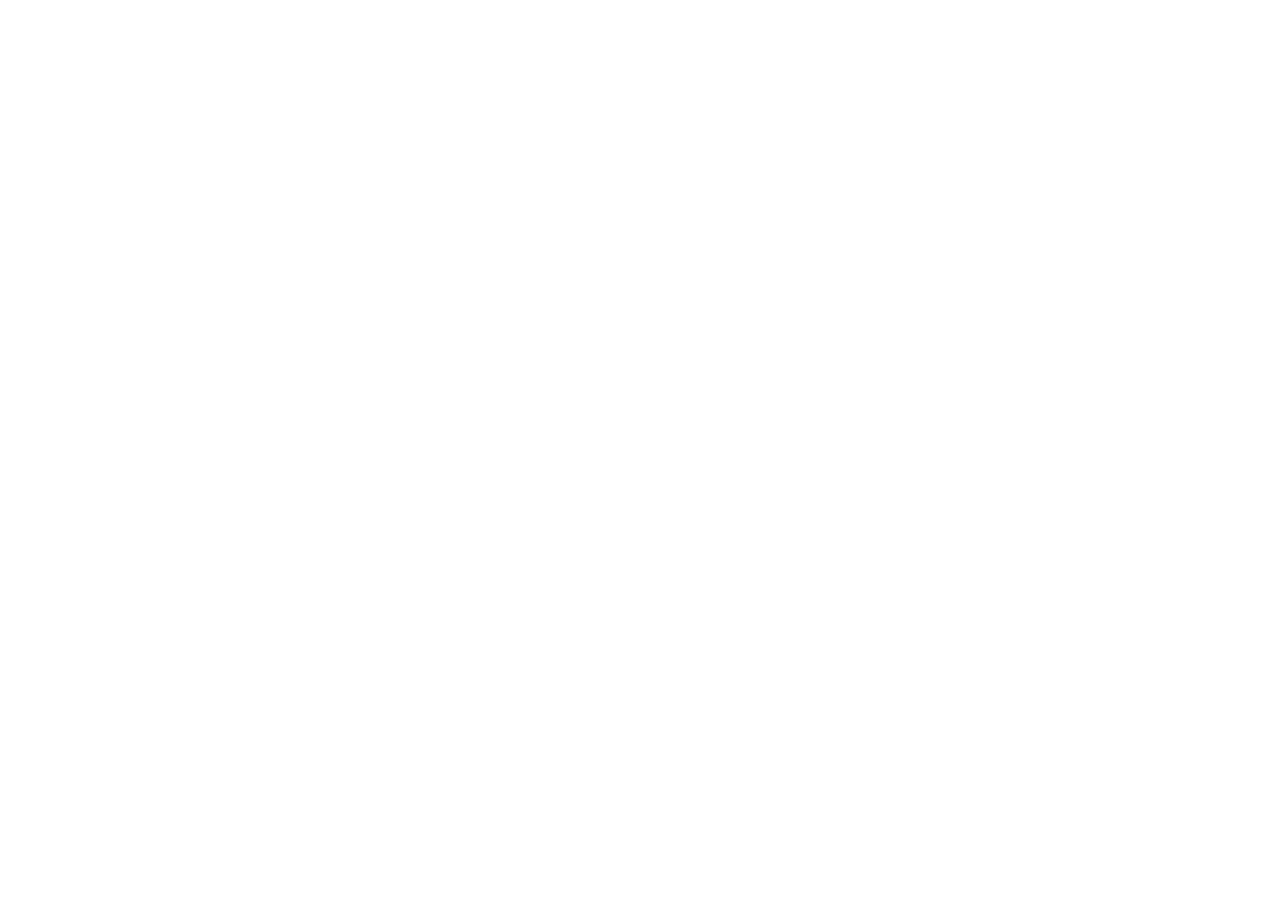
==== src/index.html @ 535d9a4a "commit 1" ====
<!DOCTYPE html>
<html lang="en">
  <head>
    <meta charset="UTF-8" />
    <meta http-equiv="X-UA-Compatible" content="IE=edge" />
    <meta name="viewport" content="width=device-width, initial-scale=1.0" />
    <title>Edu web/title>
   <link rel ="stylesheet" href ="./css/style.css">
  </head>
  <body>
    
  </body>
</html>
---- src/css/style.css ----
* {
  margin: 0;
  padding: 0;
  box-sizing: border-box;
}
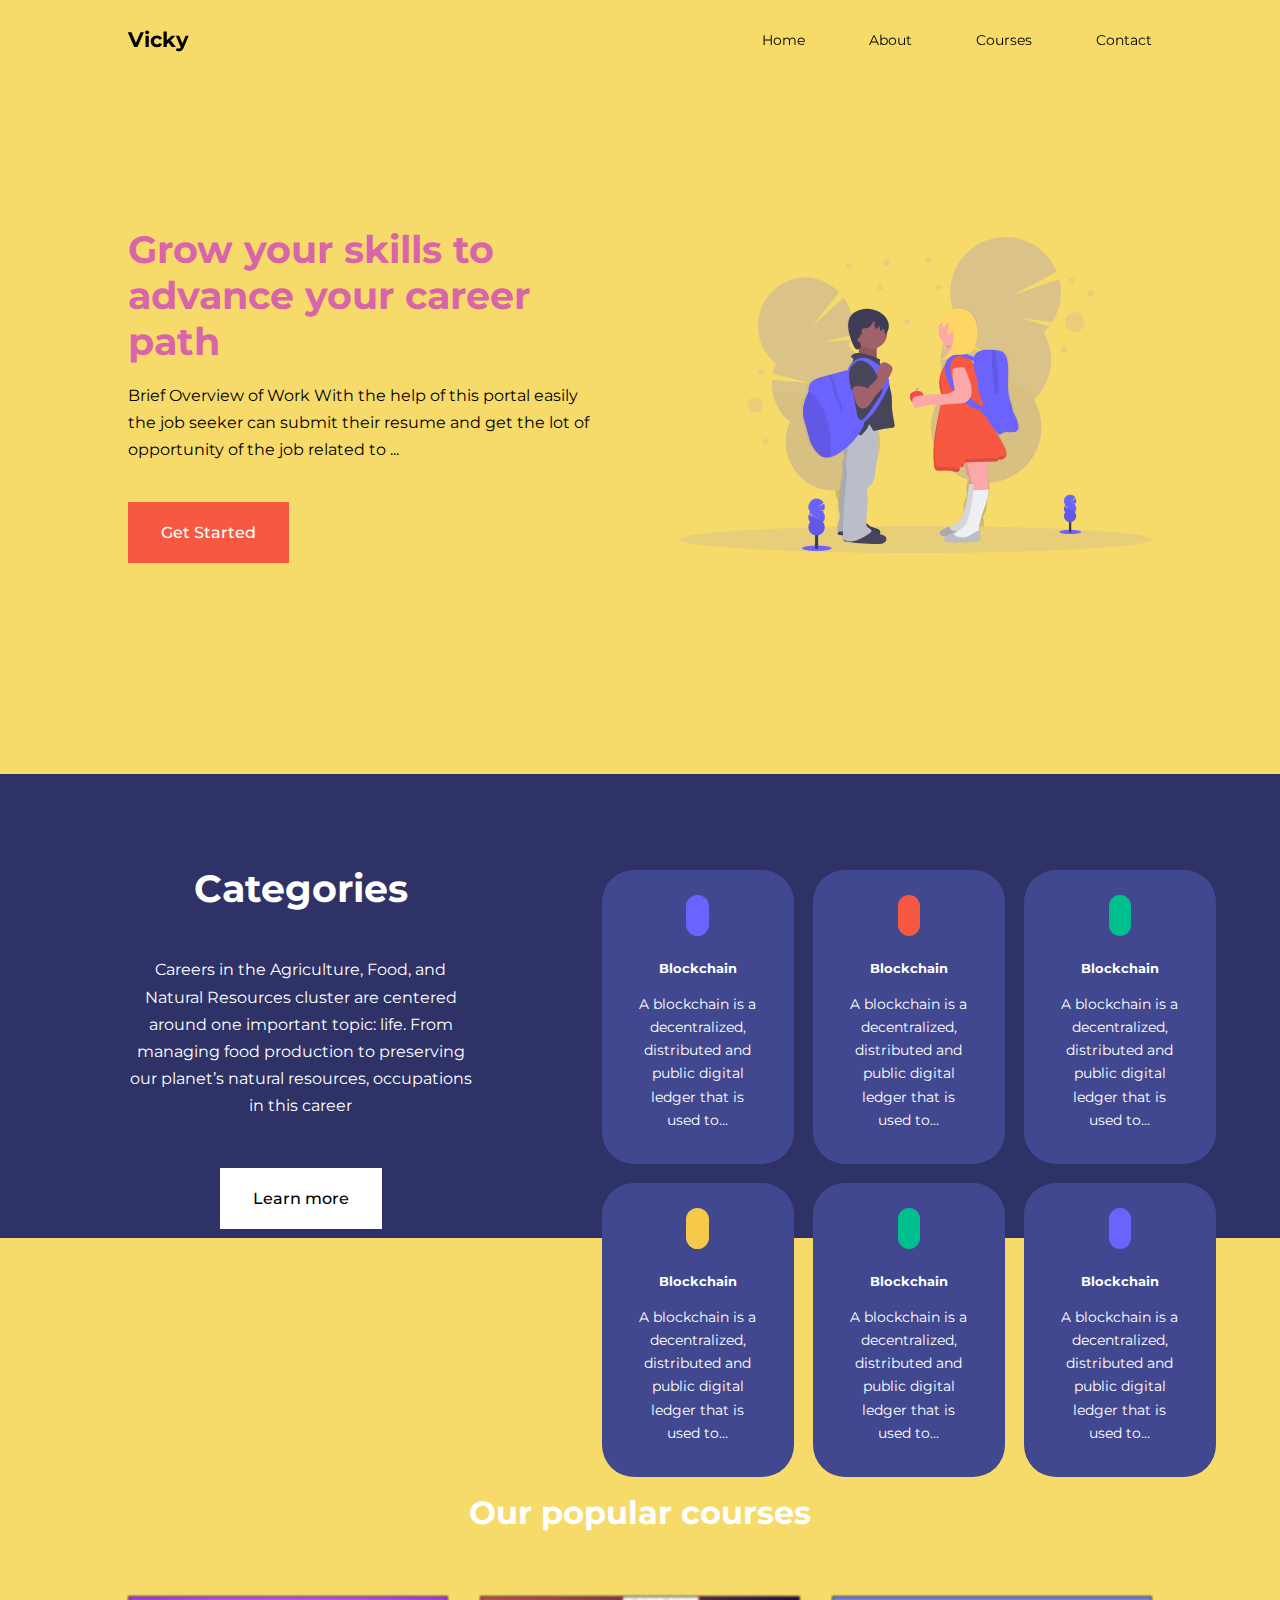
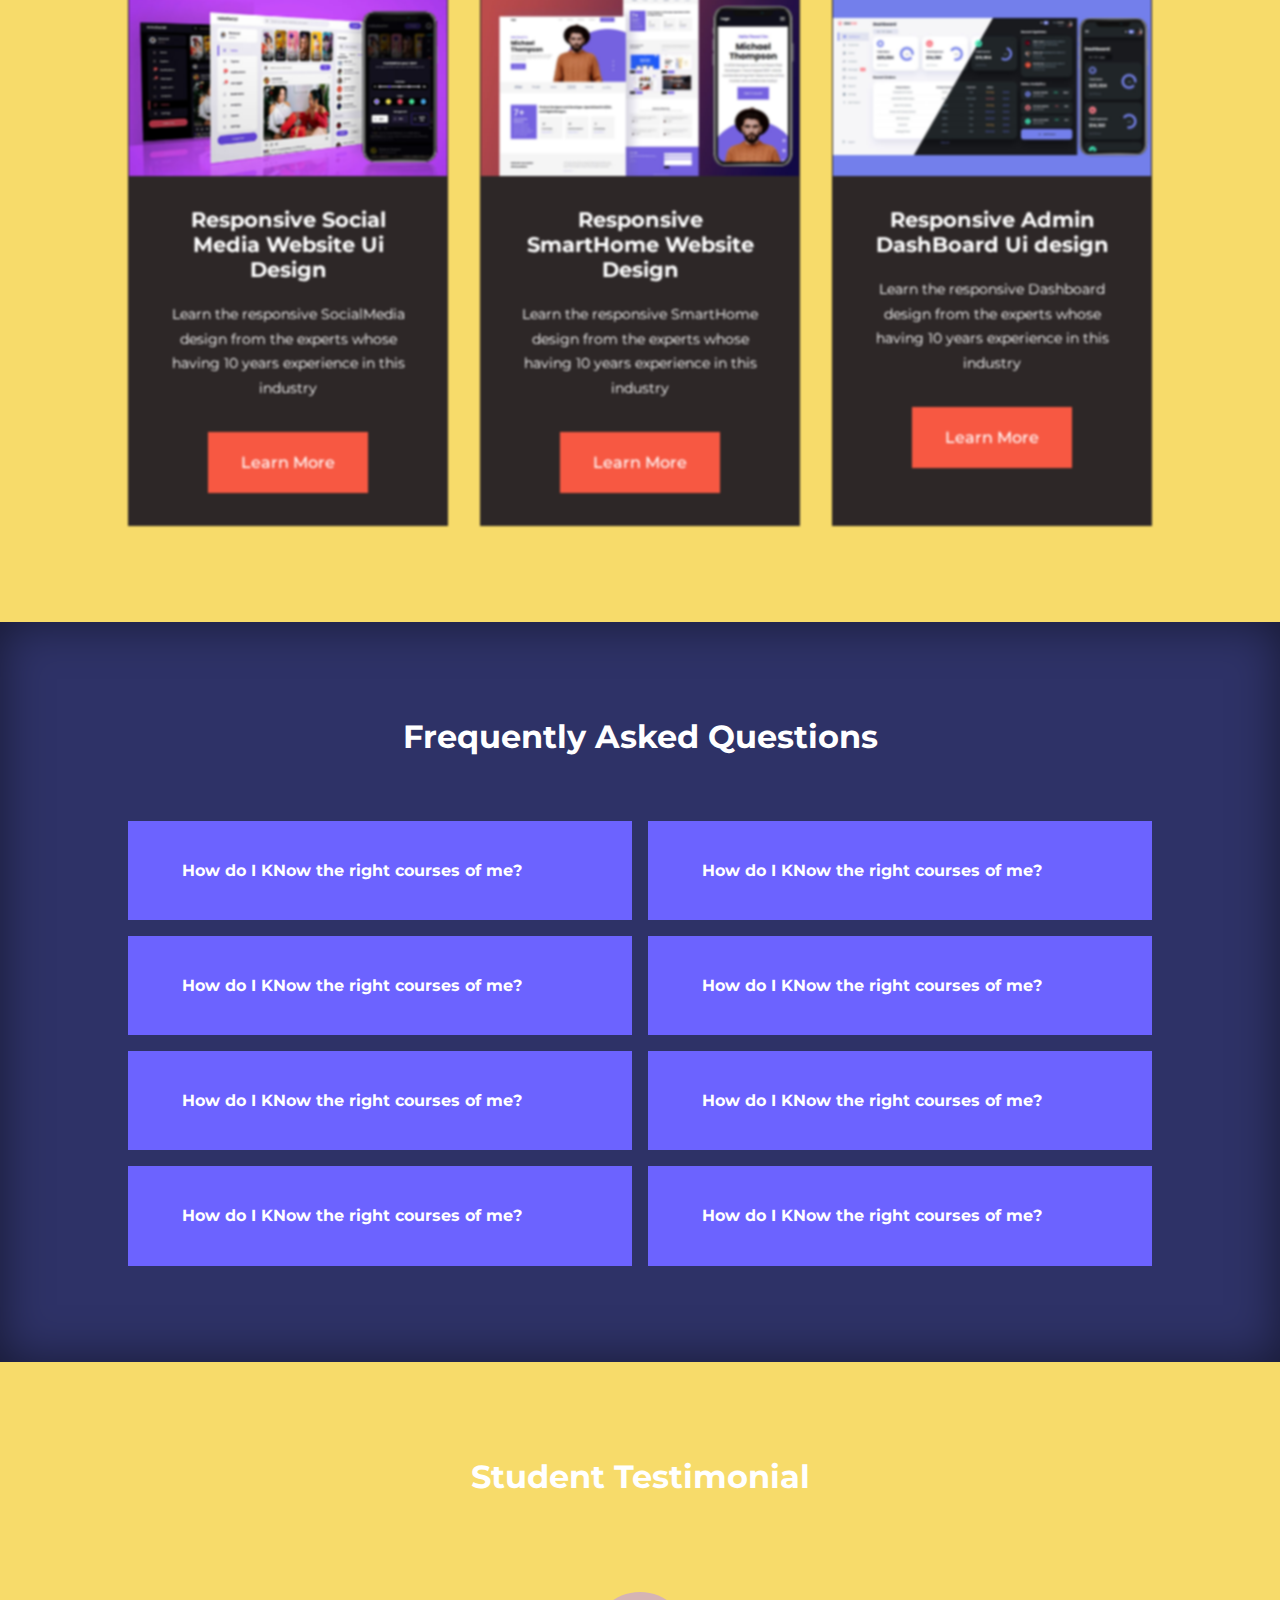
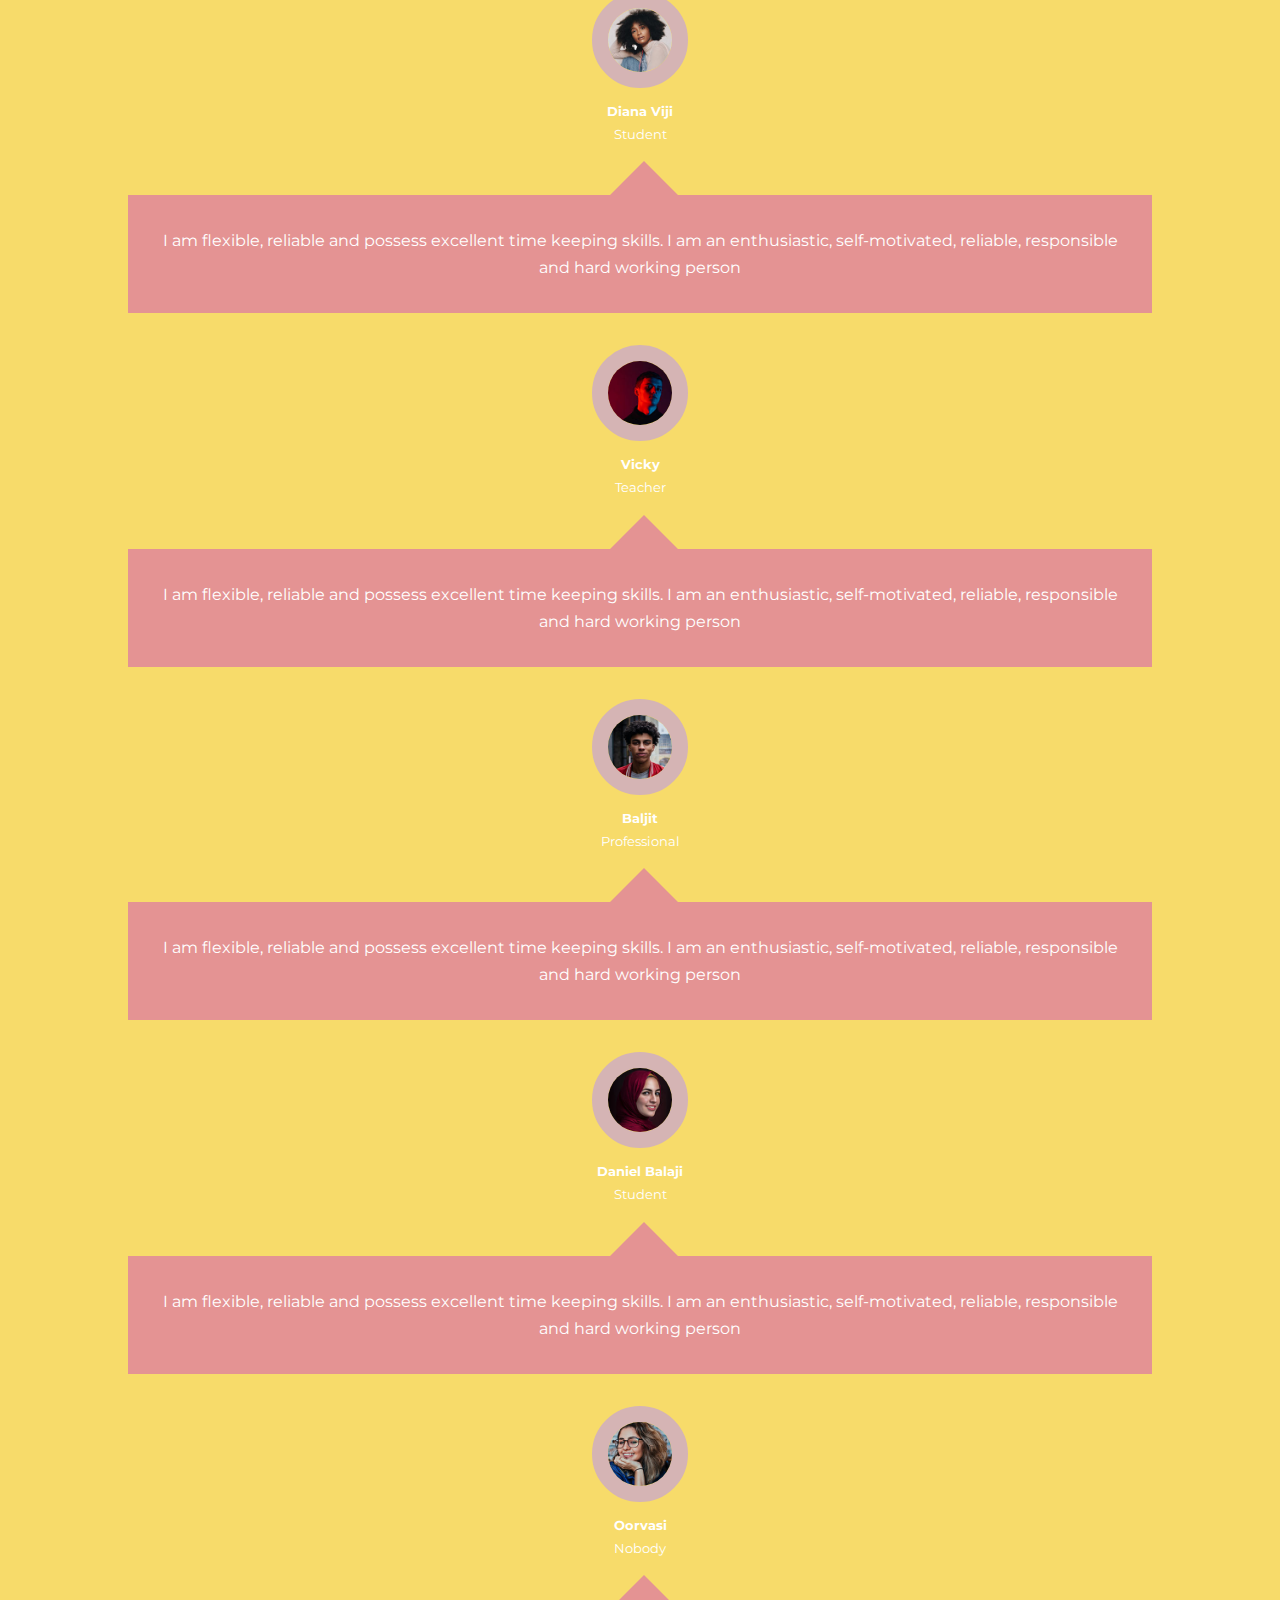
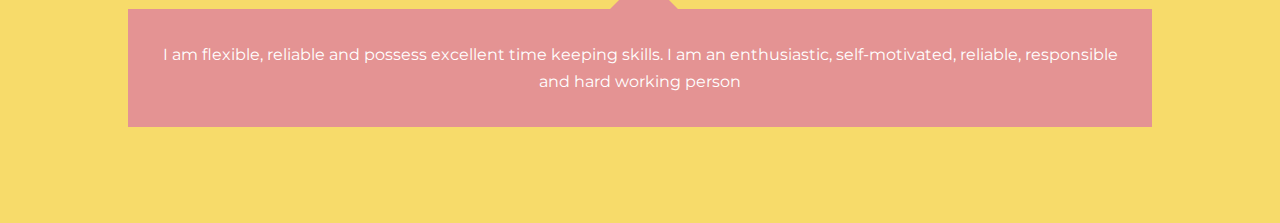
==== commit c642bf72: "master" ====
--- a/src/index.html
+++ b/src/index.html
@@ -4,10 +4,355 @@
     <meta charset="UTF-8" />
     <meta http-equiv="X-UA-Compatible" content="IE=edge" />
     <meta name="viewport" content="width=device-width, initial-scale=1.0" />
-    <title>Edu web/title>
-   <link rel ="stylesheet" href ="./css/style.css">
+    <!-----iconscout cdn----->
+    <link
+      rel="stylesheet"
+      href="https://unicons.iconscout.com/release/v2.1.6/css/unicons.css"
+    />
+    <!----Gopgle fonts-->
+    <link rel="preconnect" href="https://fonts.googleapis.com" />
+    <link rel="preconnect" href="https://fonts.gstatic.com" crossorigin />
+    <link
+      href="https://fonts.googleapis.com/css2?family=Montserrat:wght@300;400;500;600;700;900&display=swap"
+      rel="stylesheet"
+    />
+    <title>Edu web</title>
+    <link rel="stylesheet" href="./css/style.css" />
   </head>
   <body>
-    
+    <nav>
+      <div class="container nav_container">
+        <a href="index.html"><h4>Vicky</h4></a>
+        <ul class="nav_menu">
+          <li><a href="index.html">Home</a></li>
+          <li><a href="about.html">About</a></li>
+          <li><a href="courses.html">Courses</a></li>
+          <li><a href="contact.html">Contact</a></li>
+        </ul>
+        <button id="open-menu-btn"><i class="uil uil-bars"></i></button>
+        <button id="close-menu-btn"><i class="uil uil-multiply"></i></button>
+      </div>
+    </nav>
+    <!-----------------------End Navbar--------------->
+    <header>
+      <div class="container header_container">
+        <div class="header_left">
+          <h1>Grow your skills to advance your career path</h1>
+          <p>
+            Brief Overview of Work​​ With the help of this portal easily the job
+            seeker can submit their resume and get the lot of opportunity of the
+            job related to ...
+          </p>
+          <a href="courses.html" class="btn btn-primary">Get Started</a>
+        </div>
+        <div class="header_right-image">
+          <img src="assets/header.svg" alt="main-Image" />
+        </div>
+      </div>
+    </header>
+    <!----------------End Header------------------------>
+
+    <section class="categories">
+      <div class="container categories_container">
+        <div class="categories_left">
+          <h1>Categories</h1>
+          <p>
+            Careers in the Agriculture, Food, and Natural Resources cluster are
+            centered around one important topic: life. From managing food
+            production to preserving our planet’s natural resources, occupations
+            in this career
+          </p>
+          <a href="#" class="btn">Learn more</a>
+        </div>
+        <div class="categories_right">
+          <article class="category">
+            <span class="category_icon">
+              <i class="uil uil-bitcoin-circle"></i
+            ></span>
+            <h5>Blockchain</h5>
+            <p>
+              A blockchain is a decentralized, distributed and public digital
+              ledger that is used to...
+            </p>
+          </article>
+          <article class="category">
+            <span class="category_icon">
+              <i class="uil uil-bitcoin-circle"></i
+            ></span>
+            <h5>Blockchain</h5>
+            <p>
+              A blockchain is a decentralized, distributed and public digital
+              ledger that is used to...
+            </p>
+          </article>
+          <article class="category">
+            <span class="category_icon">
+              <i class="uil uil-bitcoin-circle"></i
+            ></span>
+            <h5>Blockchain</h5>
+            <p>
+              A blockchain is a decentralized, distributed and public digital
+              ledger that is used to...
+            </p>
+          </article>
+          <article class="category">
+            <span class="category_icon">
+              <i class="uil uil-bitcoin-circle"></i
+            ></span>
+            <h5>Blockchain</h5>
+            <p>
+              A blockchain is a decentralized, distributed and public digital
+              ledger that is used to...
+            </p>
+          </article>
+          <article class="category">
+            <span class="category_icon">
+              <i class="uil uil-bitcoin-circle"></i
+            ></span>
+            <h5>Blockchain</h5>
+            <p>
+              A blockchain is a decentralized, distributed and public digital
+              ledger that is used to...
+            </p>
+          </article>
+          <article class="category">
+            <span class="category_icon">
+              <i class="uil uil-bitcoin-circle"></i
+            ></span>
+            <h5>Blockchain</h5>
+            <p>
+              A blockchain is a decentralized, distributed and public digital
+              ledger that is used to...
+            </p>
+          </article>
+        </div>
+      </div>
+    </section>
+    <!------------End of category------------->
+    <section class="courses">
+      <h2>Our popular courses</h2>
+      <div class="container courses_container">
+        <article class="course">
+          <div class="course_image">
+            <img src="assets/course1.jpg" alt="course1" />
+            <div class="course_design">
+              <h4>Responsive Social Media Website Ui Design</h4>
+              <p>
+                Learn the responsive SocialMedia design from the experts whose
+                having 10 years experience in this industry
+              </p>
+              <a href="course.html" class="btn btn-primary">Learn More</a>
+            </div>
+          </div>
+        </article>
+        <article class="course">
+          <div class="course_image">
+            <img src="assets/course2.jpg" alt="course2" />
+            <div class="course_design">
+              <h4>Responsive SmartHome Website Design</h4>
+
+              <p>
+                Learn the responsive SmartHome design from the experts whose
+                having 10 years experience in this industry
+              </p>
+              <a href="course.html" class="btn btn-primary">Learn More</a>
+            </div>
+          </div>
+        </article>
+        <article class="course">
+          <div class="course_image">
+            <img src="assets/course3.jpg" alt="course3" />
+            <div class="course_design">
+              <h4>Responsive Admin DashBoard Ui design</h4>
+              <p>
+                Learn the responsive Dashboard design from the experts whose
+                having 10 years experience in this industry
+              </p>
+              <a href="course.html" class="btn btn-primary">Learn More</a>
+            </div>
+          </div>
+        </article>
+      </div>
+    </section>
+    <!------------End of courses-------------------->
+    <section class="faqs">
+      <h2>Frequently Asked Questions</h2>
+      <div class="container faqs_container">
+        <article class="faq">
+          <div class="faq_icon"><i class="uil uil-plus"></i></div>
+          <div class="question_answer">
+            <h4>How do I KNow the right courses of me?</h4>
+            <p>
+              Find the right instructor for you. Choose from many topics, skill
+              levels, and languages. Shop thousands of high-quality on-demand
+              online courses. Start learning today
+            </p>
+          </div>
+        </article>
+        <article class="faq">
+          <div class="faq_icon"><i class="uil uil-plus"></i></div>
+          <div class="question_answer">
+            <h4>How do I KNow the right courses of me?</h4>
+            <p>
+              Find the right instructor for you. Choose from many topics, skill
+              levels, and languages. Shop thousands of high-quality on-demand
+              online courses. Start learning today
+            </p>
+          </div>
+        </article>
+        <article class="faq">
+          <div class="faq_icon"><i class="uil uil-plus"></i></div>
+          <div class="question_answer">
+            <h4>How do I KNow the right courses of me?</h4>
+            <p>
+              Find the right instructor for you. Choose from many topics, skill
+              levels, and languages. Shop thousands of high-quality on-demand
+              online courses. Start learning today
+            </p>
+          </div>
+        </article>
+        <article class="faq">
+          <div class="faq_icon"><i class="uil uil-plus"></i></div>
+          <div class="question_answer">
+            <h4>How do I KNow the right courses of me?</h4>
+            <p>
+              Find the right instructor for you. Choose from many topics, skill
+              levels, and languages. Shop thousands of high-quality on-demand
+              online courses. Start learning today
+            </p>
+          </div>
+        </article>
+        <article class="faq">
+          <div class="faq_icon"><i class="uil uil-plus"></i></div>
+          <div class="question_answer">
+            <h4>How do I KNow the right courses of me?</h4>
+            <p>
+              Find the right instructor for you. Choose from many topics, skill
+              levels, and languages. Shop thousands of high-quality on-demand
+              online courses. Start learning today
+            </p>
+          </div>
+        </article>
+        <article class="faq">
+          <div class="faq_icon"><i class="uil uil-plus"></i></div>
+          <div class="question_answer">
+            <h4>How do I KNow the right courses of me?</h4>
+            <p>
+              Find the right instructor for you. Choose from many topics, skill
+              levels, and languages. Shop thousands of high-quality on-demand
+              online courses. Start learning today
+            </p>
+          </div>
+        </article>
+        <article class="faq">
+          <div class="faq_icon"><i class="uil uil-plus"></i></div>
+          <div class="question_answer">
+            <h4>How do I KNow the right courses of me?</h4>
+            <p>
+              Find the right instructor for you. Choose from many topics, skill
+              levels, and languages. Shop thousands of high-quality on-demand
+              online courses. Start learning today
+            </p>
+          </div>
+        </article>
+        <article class="faq">
+          <div class="faq_icon"><i class="uil uil-plus"></i></div>
+          <div class="question_answer">
+            <h4>How do I KNow the right courses of me?</h4>
+            <p>
+              Find the right instructor for you. Choose from many topics, skill
+              levels, and languages. Shop thousands of high-quality on-demand
+              online courses. Start learning today
+            </p>
+          </div>
+        </article>
+      </div>
+    </section>
+    <!------------End of faqs-------------------->
+    <section class="container testimonials_container">
+      <h2>Student Testimonial</h2>
+      <article class="testimonial">
+        <div class="avatar">
+          <img src="assets/avatar1.jpg" alt="profile1" />
+        </div>
+        <div class="testimonial_info">
+          <h5>Diana Viji</h5>
+          <small>Student</small>
+        </div>
+        <div class="testimonial_body">
+          <p>
+            I am flexible, reliable and possess excellent time keeping skills. I
+            am an enthusiastic, self-motivated, reliable, responsible and hard
+            working person
+          </p>
+        </div>
+      </article>
+      <article class="testimonial">
+        <div class="avatar">
+          <img src="assets/avatar2.jpg" alt="profile2" />
+        </div>
+        <div class="testimonial_info">
+          <h5>Vicky</h5>
+          <small>Teacher</small>
+        </div>
+        <div class="testimonial_body">
+          <p>
+            I am flexible, reliable and possess excellent time keeping skills. I
+            am an enthusiastic, self-motivated, reliable, responsible and hard
+            working person
+          </p>
+        </div>
+      </article>
+      <article class="testimonial">
+        <div class="avatar">
+          <img src="assets/avatar3.jpg" alt="profile3" />
+        </div>
+        <div class="testimonial_info">
+          <h5>Baljit</h5>
+          <small>Professional</small>
+        </div>
+        <div class="testimonial_body">
+          <p>
+            I am flexible, reliable and possess excellent time keeping skills. I
+            am an enthusiastic, self-motivated, reliable, responsible and hard
+            working person
+          </p>
+        </div>
+      </article>
+      <article class="testimonial">
+        <div class="avatar">
+          <img src="assets/avatar4.jpg" alt="profile4" />
+        </div>
+        <div class="testimonial_info">
+          <h5>Daniel Balaji</h5>
+          <small>Student</small>
+        </div>
+        <div class="testimonial_body">
+          <p>
+            I am flexible, reliable and possess excellent time keeping skills. I
+            am an enthusiastic, self-motivated, reliable, responsible and hard
+            working person
+          </p>
+        </div>
+      </article>
+      <article class="testimonial">
+        <div class="avatar">
+          <img src="assets/avatar5.jpg" alt="profile5" />
+        </div>
+        <div class="testimonial_info">
+          <h5>Oorvasi</h5>
+          <small>Nobody</small>
+        </div>
+        <div class="testimonial_body">
+          <p>
+            I am flexible, reliable and possess excellent time keeping skills. I
+            am an enthusiastic, self-motivated, reliable, responsible and hard
+            working person
+          </p>
+        </div>
+      </article>
+    </section>
+
+    <script src="./main.js"></script>
   </body>
 </html>
--- a/src/css/style.css
+++ b/src/css/style.css
@@ -1,5 +1,311 @@
 * {
   margin: 0;
   padding: 0;
+  border: 0;
+  outline: 0;
+  text-decoration: none;
+  list-style: none;
   box-sizing: border-box;
 }
+body {
+  font-family: 'Montserrat', sans-serif;
+  line-height: 1.7;
+  color: var(--color-white);
+  background-color: var(--color-bg);
+}
+:root {
+  --color-primary: #6c63ff;
+  --color--success: #00bf8e;
+  --color-warning: #f7c94b;
+  --color-danger: #f75842;
+  --color-danger-variant: rgba(247, 88, 66, 0.4);
+  --color-white: #fff;
+  --color-black: #000;
+  /* --color-bg: #1f2641; */
+  --color-green: #7aa874;
+  --color-pink: #d864a9;
+  --color-course: #2d2727;
+  --color-bg: #f7db6a;
+  --color-bg1: #2e3267;
+  --color-bg2: #424890;
+  --container-width-lg: 80%;
+  --container-width-md: 90%;
+  --container-width-sm: 94%;
+  --transition: all 400ms ease;
+}
+h1,
+h2,
+h3,
+h4,
+h5 {
+  line-height: 1.2;
+}
+h1 {
+  font-size: 2.4rem;
+}
+h2 {
+  font-size: 2rem;
+}
+h3 {
+  font-size: 1.6rem;
+}
+h4 {
+  font-size: 1.3rem;
+}
+a {
+  color: var(--color-black);
+}
+img {
+  width: 100%;
+  display: block;
+  object-fit: cover;
+}
+.btn {
+  display: inline-block;
+  background: var(--color-white);
+  color: var(--color-black);
+  padding: 1rem 2rem;
+  border: 1px solid transparent;
+  font-weight: 500;
+  transition: var(--transition);
+}
+.btn:hover {
+  background-color: transparent;
+  color: var(--color-white);
+  border-color: var(--color-white);
+}
+.btn-primary {
+  background: var(--color-danger);
+  color: var(--color-white);
+}
+.container {
+  width: var(--container-width-lg);
+  margin: 0 auto;
+}
+section {
+  text-align: center;
+}
+
+/***************************Navbar*********************************/
+nav {
+  background: transparent;
+  width: 100vw;
+  height: 5rem;
+  position: fixed;
+  top: 0;
+  z-index: 11;
+}
+/**change scroll*/
+.window-scroll {
+  background: var(--color-green);
+  box-shadow: 0 1rem 2rem rgba(0, 0, 0, 0.2);
+}
+.nav_container {
+  height: 100%;
+  display: flex;
+  justify-content: space-between;
+  align-items: center;
+}
+nav button {
+  display: none;
+}
+.nav_menu {
+  display: flex;
+  align-items: center;
+  gap: 4rem;
+}
+.nav_menu a {
+  font-size: 0.9rem;
+  transition: var(--transition);
+}
+.nav_menu a:hover {
+  color: var(--color-white);
+}
+
+/***************************Header*********************************/
+
+header {
+  position: relative;
+  top: 5rem;
+  overflow: hidden;
+  height: 70vh;
+  margin-bottom: 9rem;
+}
+.header_container {
+  display: grid;
+  grid-template-columns: repeat(2, 1fr);
+  align-items: center;
+  gap: 5rem;
+  height: 100%;
+}
+.header_container h1 {
+  color: var(--color-pink);
+}
+.header_left p {
+  margin: 1rem 0 2.4rem;
+  color: var(--color-black);
+}
+/***************************categories*********************************/
+section {
+  padding: 6rem 0;
+}
+section h2 {
+  text-align: center;
+  margin-bottom: 4rem;
+}
+.categories {
+  background: var(--color-bg1);
+  height: 29rem;
+}
+.categories h1 {
+  line-height: 1;
+  margin-bottom: 3rem;
+}
+.categories_container {
+  display: grid;
+  grid-template-columns: 40% 60%;
+  gap: 4rem;
+}
+.categories_left {
+  margin-right: 4rem;
+}
+.categories_left p {
+  margin: 1rem 0 3rem;
+}
+.categories_right {
+  display: grid;
+  grid-template-columns: repeat(3, 1fr);
+  gap: 1.2rem;
+}
+.category {
+  background: var(--color-bg2);
+  padding: 2rem;
+  border-radius: 2rem;
+  transition: var(--transition);
+  cursor: pointer;
+}
+.category:hover {
+  box-shadow: 0 3rem 3rem rgba(0, 0, 0, 0.6);
+  z-index: 1;
+}
+.category:nth-child(2) .category_icon {
+  background-color: var(--color-danger);
+}
+.category:nth-child(3) .category_icon,
+.category:nth-child(5) .category_icon {
+  background-color: var(--color--success);
+}
+.category:nth-child(4) .category_icon {
+  background-color: var(--color-warning);
+}
+.category_icon {
+  background: var(--color-primary);
+  padding: 0.7rem;
+  border-radius: 0.9rem;
+}
+.category h5 {
+  margin: 2rem 0 1rem;
+}
+.category p {
+  font-size: 0.85rem;
+}
+
+/***************************courses*********************************/
+.courses {
+  margin-top: 10rem;
+}
+.courses_container {
+  display: grid;
+  grid-template-columns: repeat(3, 1fr);
+  gap: 2rem;
+}
+.course {
+  background: var(--color-course);
+  text-align: center;
+  border: 1px solid transparent;
+  cursor: pointer;
+  filter: blur(1px);
+  transition: var(--transition);
+}
+.course:hover {
+  filter: blur(0);
+}
+.course_design {
+  padding: 2rem;
+}
+.course_design p {
+  margin: 1.2rem 0 2rem;
+  font-size: 0.9rem;
+}
+/***************************Faqs*********************************/
+.faqs {
+  background: var(--color-bg1);
+  box-shadow: inset 0 0 3rem rgba(0, 0, 0, 0.5);
+}
+.faqs_container {
+  display: grid;
+  grid-template-columns: repeat(2, 1fr);
+  gap: 1rem;
+}
+.faq {
+  padding: 2rem;
+  display: flex;
+  align-items: center;
+  gap: 1.4rem;
+  height: fit-content;
+  background: var(--color-primary);
+  cursor: pointer;
+}
+.faq h4 {
+  font-size: 1rem;
+  line-height: 2.2;
+}
+.faq_icon {
+  align-self: flex-start;
+  font-size: 1.2rem;
+}
+.faq p {
+  margin-top: 0.8rem;
+  display: none;
+}
+.faq.open p {
+  display: block;
+}
+
+/**********Testimonials****************/
+.testimonial_container {
+  overflow: hidden;
+  position: relative;
+  margin-bottom: 5rem;
+}
+.testimonial {
+  padding-top: 2rem;
+}
+.avatar {
+  width: 6rem;
+  height: 6rem;
+  border-radius: 50%;
+  overflow: hidden;
+  margin: 0 auto 1rem;
+  border: 1rem solid #d5b4b4;
+}
+.testimonial_info {
+  text-align: center;
+}
+.testimonial_body {
+  background: #e49393;
+  padding: 2rem;
+  margin-top: 3rem;
+  position: relative;
+}
+.testimonial_body::before {
+  content: '';
+  display: block;
+  background: #e49393;
+  width: 3rem;
+  height: 3rem;
+  position: absolute;
+  top: -1.5rem;
+  left: 48%;
+  transform: rotate(45deg);
+}
